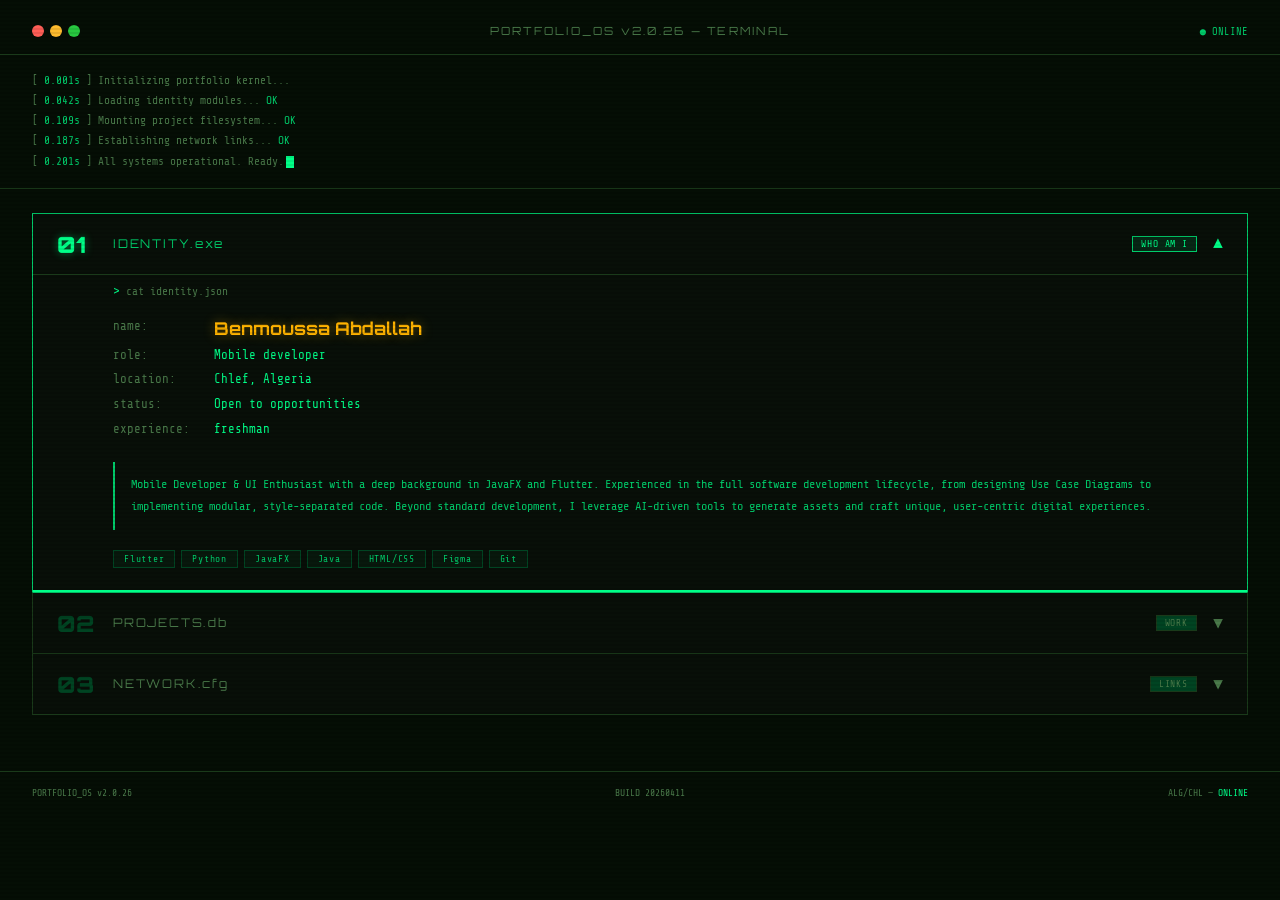
==== cv.html @ 2ddce38f "first commit" ====
<!DOCTYPE html>
<html lang="en">
<head>
<meta charset="UTF-8">
<meta name="viewport" content="width=device-width, initial-scale=1.0">
<title>CV — Terminal</title>
<link href="https://fonts.googleapis.com/css2?family=Share+Tech+Mono&family=Orbitron:wght@400;700;900&display=swap" rel="stylesheet">
<link rel="stylesheet" href="style.css">
</head>
<body>

<header class="terminal-header">
  <div class="term-dots">
    <div class="dot r"></div>
    <div class="dot y"></div>
    <div class="dot g"></div>
  </div>
  <div class="term-title">PORTFOLIO_OS v2.0.26 — TERMINAL</div>
  <div class="term-status">● ONLINE</div>
</header>

<div class="boot-log">
  <div>[ <span>0.001s</span> ] Initializing portfolio kernel...</div>
  <div>[ <span>0.042s</span> ] Loading identity modules... <span>OK</span></div>
  <div>[ <span>0.109s</span> ] Mounting project filesystem... <span>OK</span></div>
  <div>[ <span>0.187s</span> ] Establishing network links... <span>OK</span></div>
  <div>[ <span>0.201s</span> ] All systems operational. Ready.<span class="cursor"></span></div>
</div>

<div class="rows-container">

  
  <div class="cv-row active" id="row-1">
    <div class="row-header" onclick="toggleRow('row-1')">
      <div class="row-number">01</div>
      <div class="row-label">IDENTITY.exe</div>
      <div class="row-tag">WHO AM I</div>
      <div class="toggle-icon">▼</div>
    </div>
    <div class="row-progress"></div>
    <div class="row-body">
      <div class="row-content">
        <div class="prompt-line">cat identity.json</div>
        <div class="who-grid">
          <span class="who-key">name:</span>
          <span class="who-val highlight">Benmoussa Abdallah</span>
          <span class="who-key">role:</span>
          <span class="who-val">Mobile developer</span>
          <span class="who-key">location:</span>
          <span class="who-val">Chlef, Algeria</span>
          <span class="who-key">status:</span>
          <span class="who-val">Open to opportunities</span>
          <span class="who-key">experience:</span>
          <span class="who-val">freshman</span>
        </div>
        <div class="bio-block">
            Mobile Developer & UI Enthusiast with a deep background in JavaFX and Flutter. Experienced in the full software development lifecycle, from designing Use Case Diagrams to implementing modular, style-separated code. Beyond standard development, I leverage AI-driven tools to generate assets and craft unique, user-centric digital experiences.        </div>
        <div class="skills-row">
          <span class="skill-tag">Flutter</span>
          <span class="skill-tag">Python</span>
          <span class="skill-tag">JavaFX</span>
          <span class="skill-tag">Java</span>
          <span class="skill-tag">HTML/CSS</span>
          <span class="skill-tag">Figma</span>
          <span class="skill-tag">Git</span>
        </div>
      </div>
    </div>
  </div>

 
  <div class="cv-row" id="row-2">
    <div class="row-header" onclick="toggleRow('row-2')">
      <div class="row-number">02</div>
      <div class="row-label">PROJECTS.db</div>
      <div class="row-tag">WORK</div>
      <div class="toggle-icon">▼</div>
    </div>
    <div class="row-progress"></div>
    <div class="row-body">
      <div class="row-content">
        <div class="prompt-line">ls -la ~/projects/</div>
        <div class="projects-list">

          <div class="project-card" data-id="PROJECT_01">
            <div class="project-name">PORTFOLIO TERMINAL</div>
            <div class="project-desc">
              This very CV website — a retro terminal-style portfolio built
              from scratch with vanilla HTML, CSS animations, and JavaScript.
            </div>
            <div class="project-stack">
              <span class="stack-tag">HTML5</span>
              <span class="stack-tag">CSS3</span>
              <span class="stack-tag">JavaScript</span>
            </div>
          </div>

          <div class="project-card" data-id="PROJECT_02">
            <div class="project-name"> Gestion des Congés et Abandon Académique</div>
            <div class="project-desc">
             Ce projet est une application Java permettant de gérer les demandes de congés académiques et abandons d'études pour les étudiants. Il offre un panneau d'administration complet pour le personnel administratif afin de traiter les demandes, envoyer des réponses par email, et gérer les comptes utilisateurs.
            </div>
            <div class="project-stack">
              <span class="stack-tag">Java</span>
              <span class="stack-tag">JavaFX</span>
              <span class="stack-tag">MySQL</span>
              <span class="stack-tag">SMTP</span>
            </div>
          </div>

          <div class="project-card" data-id="PROJECT_03">
            <div class="project-name">CS Average Calculator</div>
            <div class="project-desc">
             A modern, cross-platform mobile application built with Flutter designed to help Computer Science students at the University of Chlef (UNIV DE CHLEF) calculate their academic averages quickly and accurately.
            </div>
            <div class="project-stack">
              <span class="stack-tag">Flutter</span>
              <span class="stack-tag">Git</span>
              <span class="stack-tag">github</span>
            </div>
          </div>

        </div>
      </div>
    </div>
  </div>

  
  <div class="cv-row" id="row-3">
    <div class="row-header" onclick="toggleRow('row-3')">
      <div class="row-number">03</div>
      <div class="row-label">NETWORK.cfg</div>
      <div class="row-tag">LINKS</div>
      <div class="toggle-icon">▼</div>
    </div>
    <div class="row-progress"></div>
    <div class="row-body">
      <div class="row-content">
        <div class="prompt-line">cat network_config.txt</div>
        <div class="links-list">

          <a class="link-row" href="https://github.com/AbdallahBenmoussa" target="_blank">
            <div class="link-icon">GH</div>
            <div class="link-info">
              <div class="link-name">GITHUB</div>
              <div class="link-url">github.com/AbdallahBenmoussa</div>
            </div>
            <div class="link-arrow">→</div>
          </a>

          <a class="link-row" href="https://linkedin.com/in/abdallah-benmoussa" target="_blank">
            <div class="link-icon">IN</div>
            <div class="link-info">
              <div class="link-name">LINKEDIN</div>
              <div class="link-url">linkedin.com/in/abdallah-benmoussa</div>
            </div>
            <div class="link-arrow">→</div>
          </a>

        </div>
      </div>
    </div>
  </div>

</div>

<footer class="terminal-footer">
  <span>PORTFOLIO_OS v2.0.26</span>
  <span>BUILD 20260411</span>
  <span>ALG/CHL — <span style="color:var(--green)">ONLINE</span></span>
</footer>

<script>
  function toggleRow(id) {
    const row = document.getElementById(id);
    const isActive = row.classList.contains('active');
    row.classList.toggle('active', !isActive);
  }

</script>
</body>
</html>
---- style.css ----
*, *::before, *::after { box-sizing: border-box; margin: 0; padding: 0; }

:root {
  --green:     #00ff88;
  --green-dim: #00cc6a;
  --green-dark:#004422;
  --amber:     #ffb300;
  --bg:        #050e05;
  --line-bg:   #080f08;
  --border:    #1a3a1a;
  --muted:     #4a7a4a;
  --glow:      0 0 8px #00ff8866;
}

body {
  background: var(--bg);
  font-family: 'Share Tech Mono', monospace;
  color: var(--green);
  min-height: 100vh;
  overflow-x: hidden;
  animation: flicker 8s infinite;
}

body::before {
  content: '';
  position: fixed;
  inset: 0;
  background: repeating-linear-gradient(0deg, transparent 0 2px, rgba(0,0,0,.08) 2px 4px);
  pointer-events: none;
  z-index: 9999;
}

@keyframes flicker {
  0%,94%,100% { opacity: 1; }
  93%         { opacity: .95; }
  96%         { opacity: .98; }
}
@keyframes blink    { 50% { opacity: 0; } }
@keyframes typeIn   { from { opacity: 0; transform: translateY(-4px); } }
@keyframes bootFade { from { opacity: 0; } }

/* ── Header ── */
.terminal-header {
  padding: 1.5rem 2rem 1rem;
  border-bottom: 1px solid var(--border);
  display: flex;
  align-items: center;
  gap: 1rem;
}
.term-dots { display: flex; gap: 6px; }
.dot { width: 12px; height: 12px; border-radius: 50%; background: #333; }
.dot.r { background: #ff5f57; }
.dot.y { background: #febc2e; }
.dot.g { background: #28c840; }
.term-title {
  font-family: 'Orbitron', monospace;
  font-size: .7rem;
  color: var(--muted);
  letter-spacing: .2em;
  flex: 1;
  text-align: center;
}
.term-status { font-size: .65rem; color: var(--green-dim); }

/* ── Boot Log ── */
.boot-log {
  padding: 1rem 2rem;
  font-size: .7rem;
  color: var(--muted);
  border-bottom: 1px solid var(--border);
  line-height: 1.8;
  animation: bootFade .5s ease .2s both;
}
.boot-log span { color: var(--green-dim); }

/* ── Rows ── */
.rows-container { padding: 1.5rem 2rem; }

.cv-row {
  border: 1px solid var(--border);
  border-bottom: none;
  background: var(--line-bg);
  position: relative;
  overflow: hidden;
  animation: typeIn .4s ease both;
}
.cv-row:last-child        { border-bottom: 1px solid var(--border); }
.cv-row.active            { border-color: var(--green-dim); }
.cv-row.active + .cv-row  { border-top-color: var(--green-dim); }
.cv-row:nth-child(1) { animation-delay: .6s; }
.cv-row:nth-child(2) { animation-delay: .8s; }
.cv-row:nth-child(3) { animation-delay: 1s;  }
.cv-row:nth-child(4) { animation-delay: 1.2s;}

.row-header {
  display: flex;
  align-items: center;
  gap: 1rem;
  padding: 1rem 1.5rem;
  cursor: pointer;
  user-select: none;
  transition: background .2s;
}
.row-header:hover { background: rgba(0,255,136,.03); }

.row-number {
  font-family: 'Orbitron', monospace;
  font-size: 1.4rem;
  font-weight: 900;
  color: var(--green-dark);
  min-width: 2.5rem;
  transition: color .3s;
}
.cv-row.active .row-number { color: var(--green); text-shadow: var(--glow); }

.row-label {
  font-family: 'Orbitron', monospace;
  font-size: .75rem;
  letter-spacing: .15em;
  color: var(--muted);
  flex: 1;
  transition: color .3s;
}
.cv-row.active .row-label { color: var(--green-dim); }

.row-tag {
  font-size: .6rem;
  color: var(--muted);
  background: var(--green-dark);
  padding: 2px 8px;
  border: 1px solid var(--border);
  letter-spacing: .1em;
}
.cv-row.active .row-tag { background: rgba(0,255,136,.1); border-color: var(--green-dim); color: var(--green); }

.toggle-icon {
  font-size: 1rem;
  color: var(--muted);
  line-height: 1;
  transition: transform .3s, color .3s;
}
.cv-row.active .toggle-icon { color: var(--green); transform: rotate(180deg); }

.row-progress {
  position: absolute;
  bottom: 0; left: 0;
  height: 2px;
  width: 0;
  background: var(--border);
  transition: width .6s ease .1s;
}
.cv-row.active .row-progress { width: 100%; background: var(--green); }

.row-body {
  max-height: 0;
  overflow: hidden;
  transition: max-height .5s cubic-bezier(.4,0,.2,1);
}
.cv-row.active .row-body { max-height: 800px; }

.row-content {
  padding: 0 1.5rem 1.5rem 5rem;
  border-top: 1px solid var(--border);
}

.prompt-line {
  display: flex;
  align-items: center;
  gap: 6px;
  padding: .6rem 0 1rem;
  font-size: .7rem;
  color: var(--muted);
}
.prompt-line::before { content: '>'; color: var(--green); font-size: .8rem; }




.who-grid {
  display: grid;
  grid-template-columns: auto 1fr;
  gap: 0 1.5rem;
  font-size: .78rem;
  line-height: 2;
}
.who-key { color: var(--muted); }
.who-val { color: var(--green); }
.who-val.highlight {
  color: var(--amber);
  font-family: 'Orbitron', monospace;
  font-size: 1.1rem;
  font-weight: 700;
  line-height: 1.6;
  text-shadow: 0 0 12px #ffb30066;
}
.bio-block {
  margin-top: 1.2rem;
  padding: .8rem 1rem;
  border-left: 2px solid var(--green-dim);
  font-size: .75rem;
  color: var(--green-dim);
  line-height: 1.8;
}
.skills-row { display: flex; flex-wrap: wrap; gap: 6px; margin-top: 1.2rem; }
.skill-tag {
  font-size: .6rem;
  padding: 3px 10px;
  border: 1px solid var(--green-dark);
  color: var(--green-dim);
  letter-spacing: .08em;
  background: rgba(0,255,136,.04);
}



.projects-list { display: flex; flex-direction: column; gap: 1rem; }
.project-card {
  border: 1px solid var(--border);
  padding: .9rem 1.1rem;
  position: relative;
  transition: border-color .2s, background .2s;
}
.project-card:hover { border-color: var(--green-dim); background: rgba(0,255,136,.03); }
.project-card::before {
  content: attr(data-id);
  position: absolute;
  top: -1px; left: 1rem;
  font-family: 'Orbitron', monospace;
  font-size: .55rem;
  letter-spacing: .1em;
  color: var(--green);
  background: var(--line-bg);
  padding: 0 6px;
}
.project-name {
  font-family: 'Orbitron', monospace;
  font-size: .72rem;
  color: var(--green);
  letter-spacing: .08em;
  margin-bottom: 4px;
}
.project-desc { font-size: .7rem; color: var(--muted); line-height: 1.7; margin-bottom: 8px; }
.project-stack { display: flex; flex-wrap: wrap; gap: 4px; }
.stack-tag {
  font-size: .55rem;
  padding: 1px 7px;
  border: 1px solid var(--green-dark);
  color: var(--green-dark);
  letter-spacing: .05em;
  transition: border-color .2s, color .2s;
}
.project-card:hover .stack-tag { border-color: var(--green-dim); color: var(--green-dim); }




.links-list { display: flex; flex-direction: column; gap: .6rem; }
.link-row {
  display: flex;
  align-items: center;
  gap: 1rem;
  padding: .7rem 1rem;
  border: 1px solid var(--border);
  text-decoration: none;
  color: inherit;
  position: relative;
  overflow: hidden;
  transition: border-color .2s;
}
.link-row::after {
  content: '';
  position: absolute;
  inset: 0;
  width: 0;
  background: rgba(0,255,136,.06);
  transition: width .3s;
}
.link-row:hover { border-color: var(--green); }
.link-row:hover::after { width: 100%; }
.link-icon {
  width: 32px; height: 32px;
  border: 1px solid var(--green-dark);
  display: flex; align-items: center; justify-content: center;
  font-size: .8rem;
  color: var(--green);
  flex-shrink: 0;
  position: relative; z-index: 1;
}
.link-info { flex: 1; position: relative; z-index: 1; }
.link-name { font-family: 'Orbitron', monospace; font-size: .65rem; color: var(--green); letter-spacing: .1em; }
.link-url  { font-size: .6rem; color: var(--muted); margin-top: 1px; }
.link-arrow {
  font-size: .8rem;
  color: var(--muted);
  position: relative; z-index: 1;
  transition: color .2s, transform .2s;
}
.link-row:hover .link-arrow { color: var(--green); transform: translateX(4px); }




.terminal-footer {
  display: flex;
  justify-content: space-between;
  margin-top: 2rem;
  padding: 1rem 2rem;
  border-top: 1px solid var(--border);
  font-size: .6rem;
  color: var(--muted);
}


.cursor {
  display: inline-block;
  width: 8px; height: 1em;
  background: var(--green);
  vertical-align: text-bottom;
  margin-left: 2px;
  animation: blink 1s step-end infinite;
}


@media (max-width: 600px) {
  .rows-container, .terminal-header, .boot-log { padding-inline: 1rem; }
  .row-content { padding: 0 .8rem 1.2rem 1rem; }
  .who-grid    { grid-template-columns: 1fr; }
  .who-key     { font-size: .65rem; }
}
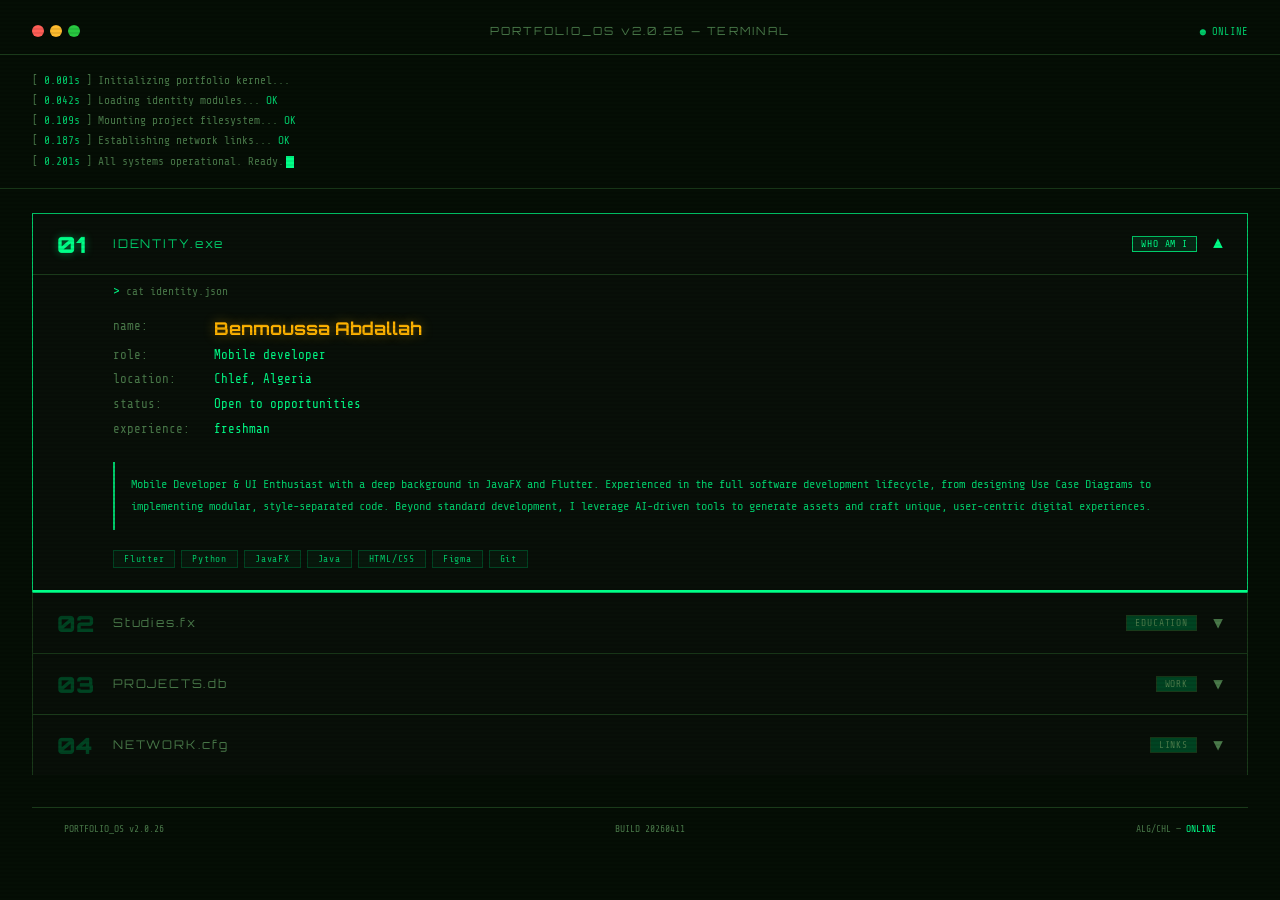
==== commit bf69c222: "add studies row + fixing Erreurs" ====
--- a/cv.html
+++ b/cv.html
@@ -69,99 +69,142 @@
   </div>
 
  
-  <div class="cv-row" id="row-2">
-    <div class="row-header" onclick="toggleRow('row-2')">
-      <div class="row-number">02</div>
-      <div class="row-label">PROJECTS.db</div>
-      <div class="row-tag">WORK</div>
-      <div class="toggle-icon">▼</div>
-    </div>
-    <div class="row-progress"></div>
-    <div class="row-body">
-      <div class="row-content">
-        <div class="prompt-line">ls -la ~/projects/</div>
-        <div class="projects-list">
-
-          <div class="project-card" data-id="PROJECT_01">
-            <div class="project-name">PORTFOLIO TERMINAL</div>
-            <div class="project-desc">
-              This very CV website — a retro terminal-style portfolio built
-              from scratch with vanilla HTML, CSS animations, and JavaScript.
-            </div>
-            <div class="project-stack">
-              <span class="stack-tag">HTML5</span>
-              <span class="stack-tag">CSS3</span>
-              <span class="stack-tag">JavaScript</span>
-            </div>
-          </div>
-
-          <div class="project-card" data-id="PROJECT_02">
-            <div class="project-name"> Gestion des Congés et Abandon Académique</div>
-            <div class="project-desc">
-             Ce projet est une application Java permettant de gérer les demandes de congés académiques et abandons d'études pour les étudiants. Il offre un panneau d'administration complet pour le personnel administratif afin de traiter les demandes, envoyer des réponses par email, et gérer les comptes utilisateurs.
-            </div>
-            <div class="project-stack">
-              <span class="stack-tag">Java</span>
-              <span class="stack-tag">JavaFX</span>
-              <span class="stack-tag">MySQL</span>
-              <span class="stack-tag">SMTP</span>
-            </div>
-          </div>
-
-          <div class="project-card" data-id="PROJECT_03">
-            <div class="project-name">CS Average Calculator</div>
-            <div class="project-desc">
-             A modern, cross-platform mobile application built with Flutter designed to help Computer Science students at the University of Chlef (UNIV DE CHLEF) calculate their academic averages quickly and accurately.
-            </div>
-            <div class="project-stack">
-              <span class="stack-tag">Flutter</span>
-              <span class="stack-tag">Git</span>
-              <span class="stack-tag">github</span>
-            </div>
-          </div>
-
-        </div>
-      </div>
-    </div>
-  </div>
-
-  
-  <div class="cv-row" id="row-3">
-    <div class="row-header" onclick="toggleRow('row-3')">
-      <div class="row-number">03</div>
-      <div class="row-label">NETWORK.cfg</div>
-      <div class="row-tag">LINKS</div>
-      <div class="toggle-icon">▼</div>
-    </div>
-    <div class="row-progress"></div>
-    <div class="row-body">
-      <div class="row-content">
-        <div class="prompt-line">cat network_config.txt</div>
-        <div class="links-list">
-
-          <a class="link-row" href="https://github.com/AbdallahBenmoussa" target="_blank">
-            <div class="link-icon">GH</div>
-            <div class="link-info">
-              <div class="link-name">GITHUB</div>
-              <div class="link-url">github.com/AbdallahBenmoussa</div>
-            </div>
-            <div class="link-arrow">→</div>
-          </a>
-
-          <a class="link-row" href="https://linkedin.com/in/abdallah-benmoussa" target="_blank">
-            <div class="link-icon">IN</div>
-            <div class="link-info">
-              <div class="link-name">LINKEDIN</div>
-              <div class="link-url">linkedin.com/in/abdallah-benmoussa</div>
-            </div>
-            <div class="link-arrow">→</div>
-          </a>
-
-        </div>
-      </div>
-    </div>
-  </div>
-
+<div class="cv-row" id="row-2">
+  <div class="row-header" onclick="toggleRow('row-2')">
+    <div class="row-number">02</div>
+    <div class="row-label">Studies.fx</div>
+    <div class="row-tag">EDUCATION</div>
+    <div class="toggle-icon">▼</div>
+  </div>
+  <div class="row-progress"></div>
+  <div class="row-body">
+    <div class="row-content">
+      <div class="prompt-line">cat studies.log</div>
+
+      <div class="links-list">
+
+        <div class="project-card">
+          <div class="project-name">Bachelor Degree (Licence L3)</div>
+          <div class="project-desc">
+            Computer Science student. First 2 years completed at USTO (University of Oran), 
+            and 3rd year (L3) at University of Chlef.
+          </div>
+          <div class="project-stack">
+            <span class="stack-tag">USTO Oran</span>
+            <span class="stack-tag">Univ Chlef</span>
+            <span class="stack-tag">L3</span>
+          </div>
+        </div>
+
+        <div class="project-card">
+          <div class="project-name">Internship (Stage - USTO)</div>
+          <div class="project-desc">
+            Completed a 10-week internship at USTO (University of Oran), 
+            gaining practical experience in a professional academic environment.
+          </div>
+          <div class="project-stack">
+            <span class="stack-tag">10 weeks</span>
+            <span class="stack-tag">USTO</span>
+          </div>
+        </div>
+
+      </div>
+    </div>
+  </div>
+</div>
+
+
+<div class="cv-row" id="row-3">
+  <div class="row-header" onclick="toggleRow('row-3')">
+    <div class="row-number">03</div>
+    <div class="row-label">PROJECTS.db</div>
+    <div class="row-tag">WORK</div>
+    <div class="toggle-icon">▼</div>
+  </div>
+  <div class="row-progress"></div>
+  <div class="row-body">
+    <div class="row-content">
+      <div class="prompt-line">ls -la ~/projects/</div>
+      <div class="projects-list">
+
+        <div class="project-card">
+          <div class="project-name">PORTFOLIO TERMINAL</div>
+          <div class="project-desc">
+            This very CV website — a retro terminal-style portfolio built
+            with HTML, CSS animations, and JavaScript.
+          </div>
+          <div class="project-stack">
+            <span class="stack-tag">HTML5</span>
+            <span class="stack-tag">CSS3</span>
+            <span class="stack-tag">JavaScript</span>
+          </div>
+        </div>
+
+        <div class="project-card">
+          <div class="project-name">Gestion des Congés et Abandon Académique</div>
+          <div class="project-desc">
+            Application Java pour gérer les demandes de congés académiques 
+            et abandons avec panneau d’administration.
+          </div>
+          <div class="project-stack">
+            <span class="stack-tag">Java</span>
+            <span class="stack-tag">JavaFX</span>
+            <span class="stack-tag">MySQL</span>
+          </div>
+        </div>
+
+        <div class="project-card">
+          <div class="project-name">CS Average Calculator</div>
+          <div class="project-desc">
+            Flutter app to calculate academic averages quickly and accurately.
+          </div>
+          <div class="project-stack">
+            <span class="stack-tag">Flutter</span>
+            <span class="stack-tag">Git</span>
+          </div>
+        </div>
+
+      </div>
+    </div>
+  </div>
+</div>
+
+
+<div class="cv-row" id="row-4">
+  <div class="row-header" onclick="toggleRow('row-4')">
+    <div class="row-number">04</div>
+    <div class="row-label">NETWORK.cfg</div>
+    <div class="row-tag">LINKS</div>
+    <div class="toggle-icon">▼</div>
+  </div>
+  <div class="row-progress"></div>
+  <div class="row-body">
+    <div class="row-content">
+      <div class="prompt-line">cat network_config.txt</div>
+
+      <div class="links-list">
+
+        <a class="link-row" href="https://github.com/AbdallahBenmoussa" target="_blank">
+          <div class="link-icon">GH</div>
+          <div class="link-info">
+            <div class="link-name">GITHUB</div>
+            <div class="link-url">github.com/AbdallahBenmoussa</div>
+          </div>
+          <div class="link-arrow">→</div>
+        </a>
+
+        <a class="link-row" href="https://linkedin.com/in/abdallah-benmoussa" target="_blank">
+          <div class="link-icon">IN</div>
+          <div class="link-info">
+            <div class="link-name">LINKEDIN</div>
+            <div class="link-url">linkedin.com/in/abdallah-benmoussa</div>
+          </div>
+          <div class="link-arrow">→</div>
+        </a>
+
+      </div>
+    </div>
+  </div>
 </div>
 
 <footer class="terminal-footer">
@@ -172,10 +215,21 @@
 
 <script>
   function toggleRow(id) {
-    const row = document.getElementById(id);
-    const isActive = row.classList.contains('active');
-    row.classList.toggle('active', !isActive);
+  const rows = document.querySelectorAll('.cv-row');
+  const currentRow = document.getElementById(id);
+
+  const isActive = currentRow.classList.contains('active');
+
+  
+  rows.forEach(row => {
+    row.classList.remove('active');
+  });
+
+  
+  if (!isActive) {
+    currentRow.classList.add('active');
   }
+}
 
 </script>
 </body>
--- a/style.css
+++ b/style.css
@@ -39,7 +39,6 @@
 @keyframes typeIn   { from { opacity: 0; transform: translateY(-4px); } }
 @keyframes bootFade { from { opacity: 0; } }
 
-/* ── Header ── */
 .terminal-header {
   padding: 1.5rem 2rem 1rem;
   border-bottom: 1px solid var(--border);
@@ -62,7 +61,7 @@
 }
 .term-status { font-size: .65rem; color: var(--green-dim); }
 
-/* ── Boot Log ── */
+
 .boot-log {
   padding: 1rem 2rem;
   font-size: .7rem;
@@ -73,7 +72,7 @@
 }
 .boot-log span { color: var(--green-dim); }
 
-/* ── Rows ── */
+
 .rows-container { padding: 1.5rem 2rem; }
 
 .cv-row {
